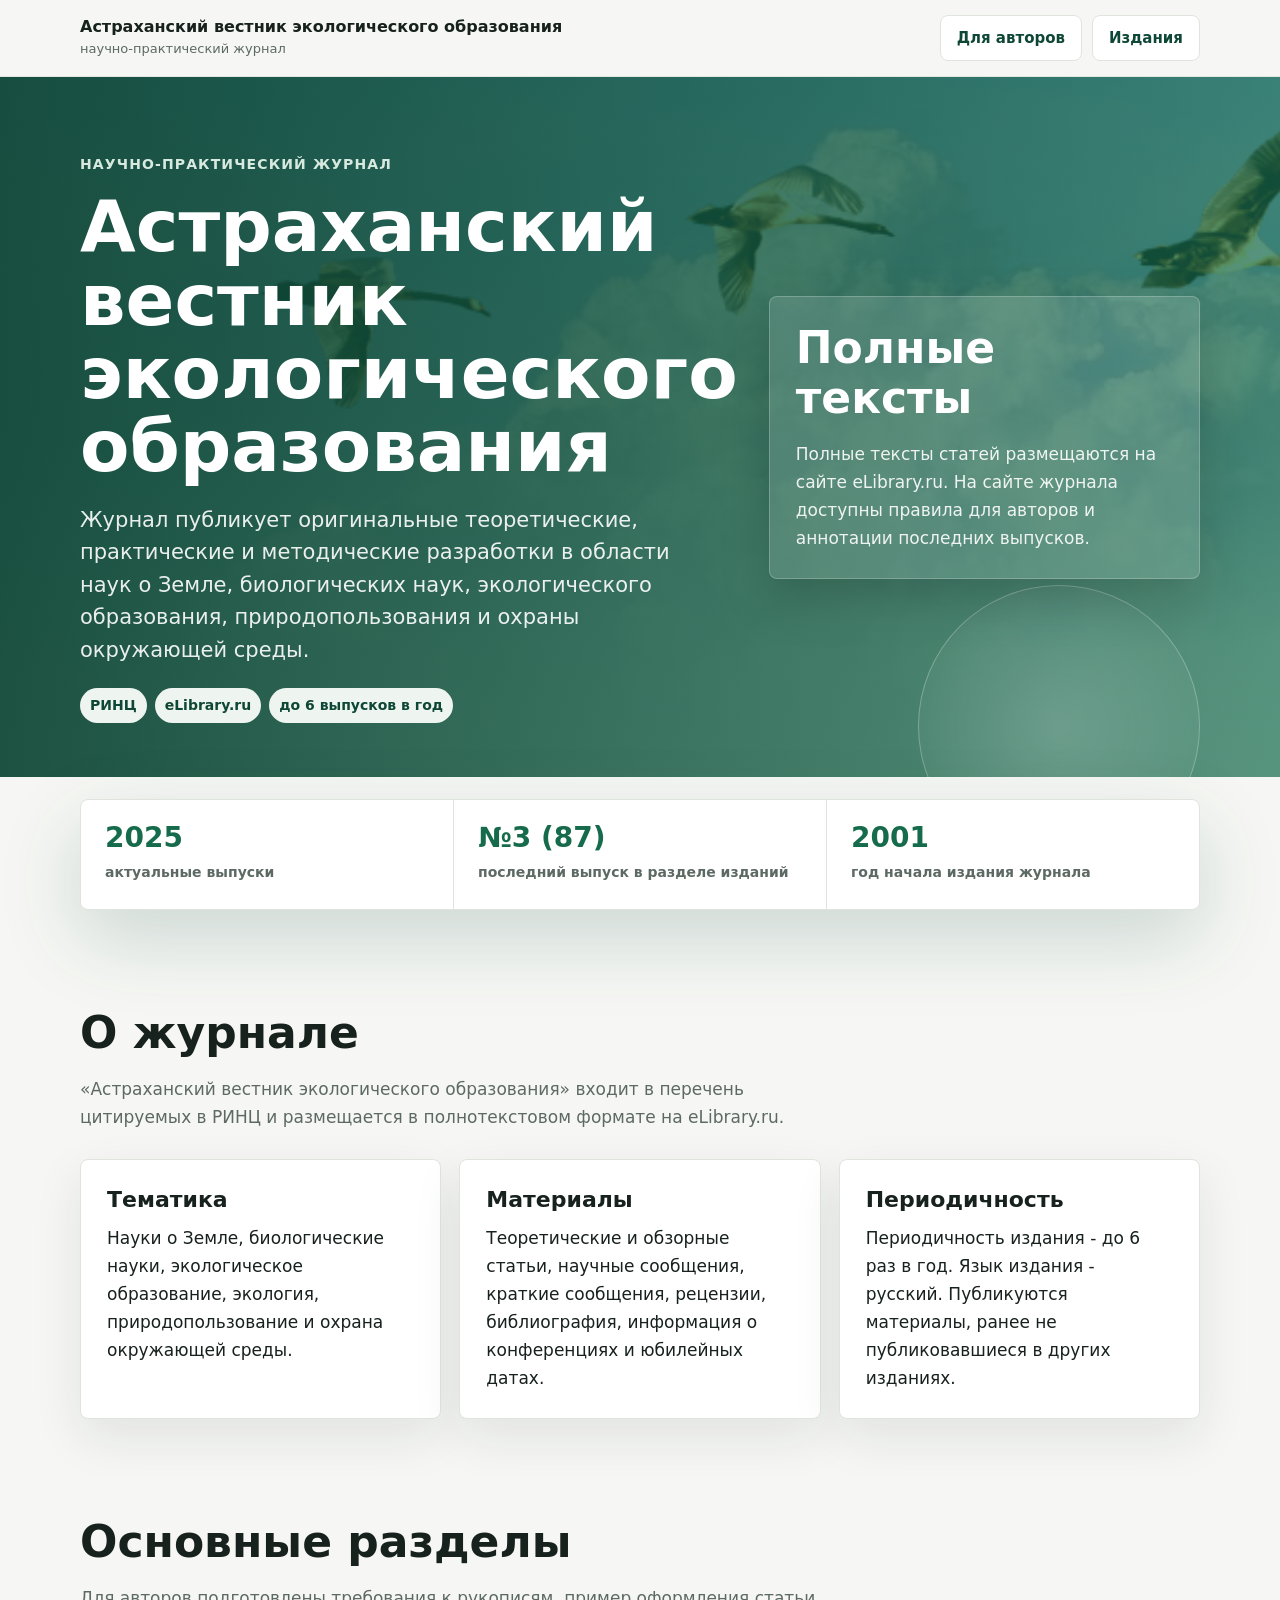
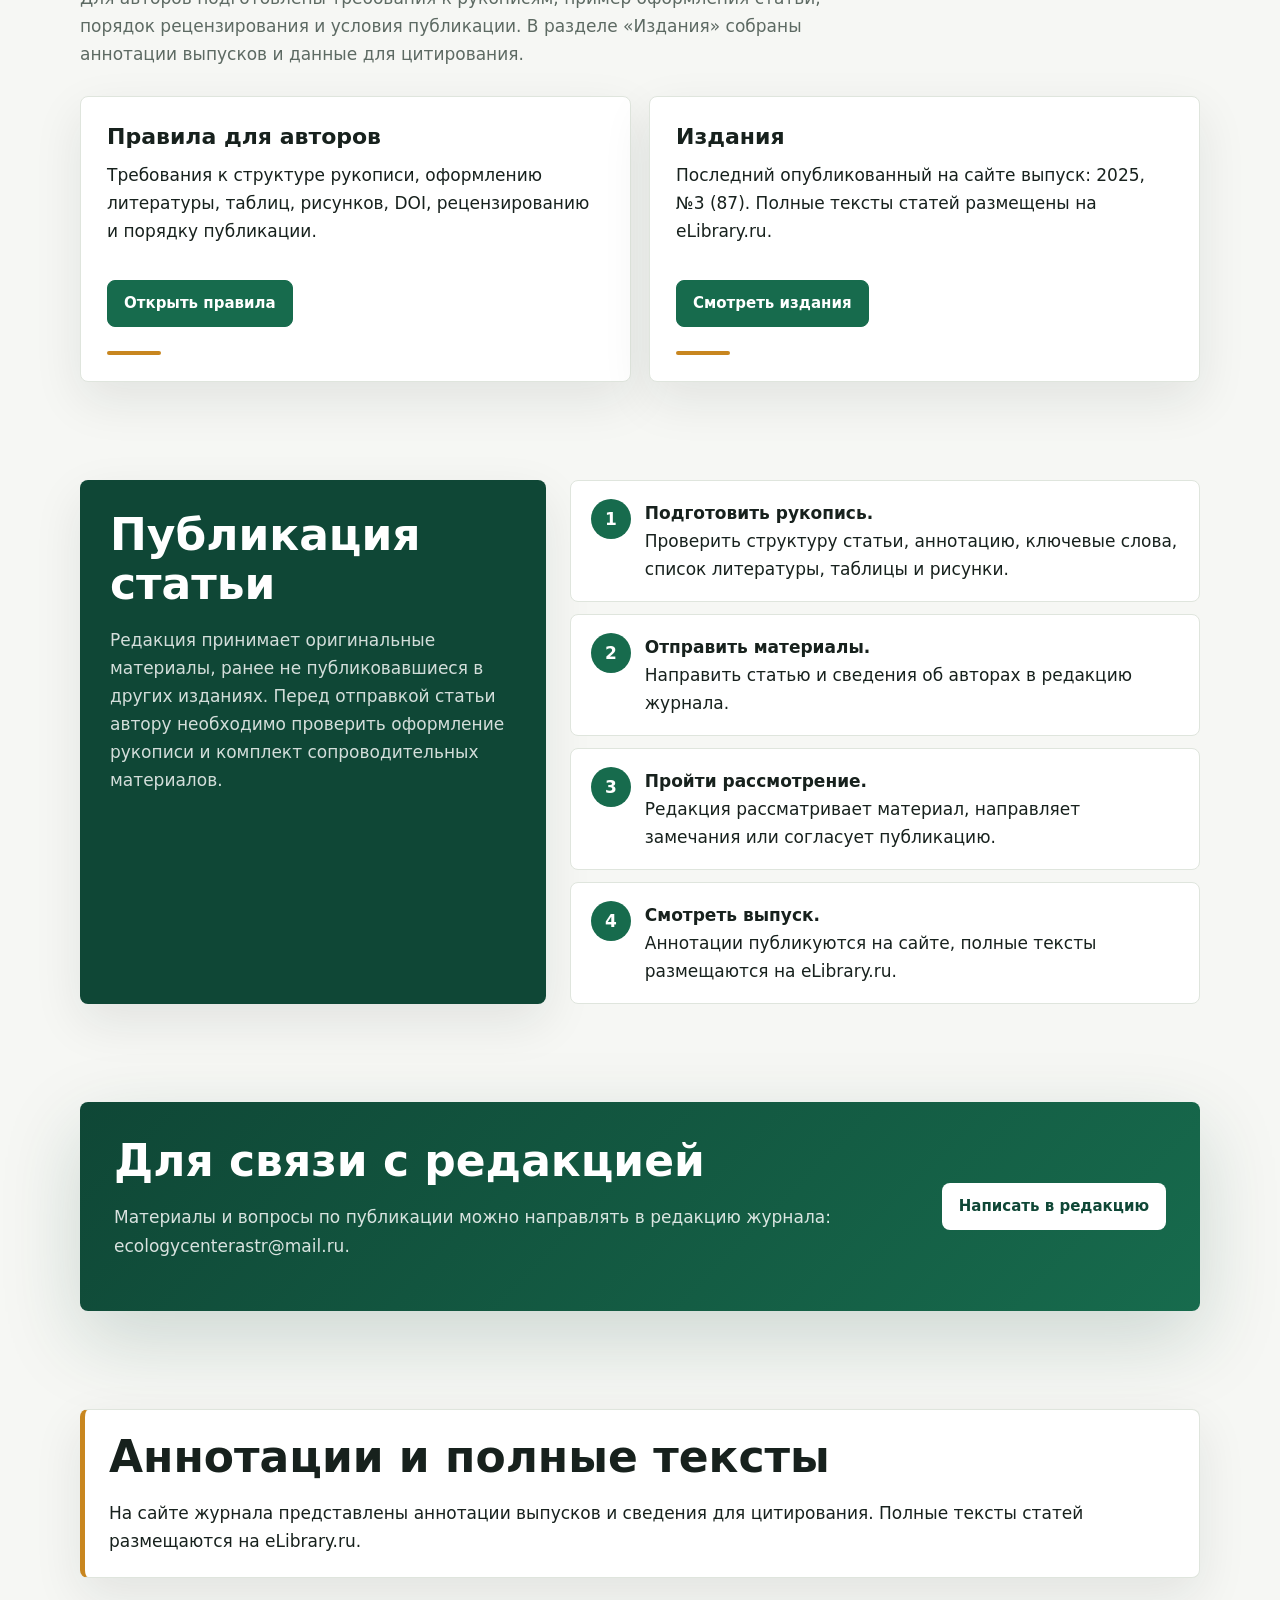
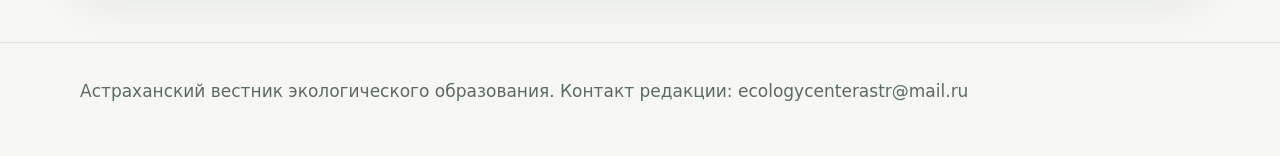
==== index.html @ 027c4763 "Publish ecologycenter preview" ====
<!doctype html>
<html lang="ru">
<head>
  <meta charset="utf-8">
  <meta name="viewport" content="width=device-width, initial-scale=1">
  <title>Астраханский вестник экологического образования</title>
  <link rel="stylesheet" href="css/modern-preview.css">
</head>
<body class="preview-site">
  <div class="site-shell">
    <header class="topbar">
      <div class="topbar__inner">
        <a class="brand" href="preview.html">
          <span class="brand__name">Астраханский вестник экологического образования</span>
          <span class="brand__meta">научно-практический журнал</span>
        </a>
        <nav class="nav" aria-label="Основная навигация">
          <a href="authors.html">Для авторов</a>
          <a href="issues.html">Издания</a>
        </nav>
      </div>
    </header>

    <main>
      <section class="hero hero--home">
        <div class="hero__inner">
          <div>
            <p class="eyebrow">Научно-практический журнал</p>
            <h1>Астраханский вестник экологического образования</h1>
            <p class="lead">Журнал публикует оригинальные теоретические, практические и методические разработки в области наук о Земле, биологических наук, экологического образования, природопользования и охраны окружающей среды.</p>
            <div class="tagline">
              <span>РИНЦ</span>
              <span>eLibrary.ru</span>
              <span>до 6 выпусков в год</span>
            </div>
          </div>
          <aside class="hero-card" aria-label="Сведения о журнале">
            <h2>Полные тексты</h2>
            <p>Полные тексты статей размещаются на сайте eLibrary.ru. На сайте журнала доступны правила для авторов и аннотации последних выпусков.</p>
          </aside>
        </div>
      </section>

      <section class="section home-panel">
        <div class="stat-strip" aria-label="Краткие сведения">
          <div class="stat">
            <strong>2025</strong>
            <span>актуальные выпуски</span>
          </div>
          <div class="stat">
            <strong>№3 (87)</strong>
            <span>последний выпуск в разделе изданий</span>
          </div>
          <div class="stat">
            <strong>2001</strong>
            <span>год начала издания журнала</span>
          </div>
        </div>
      </section>

      <section class="section section--tight">
        <div class="section__head">
          <h2>О журнале</h2>
          <p>«Астраханский вестник экологического образования» входит в перечень цитируемых в РИНЦ и размещается в полнотекстовом формате на eLibrary.ru.</p>
        </div>
        <div class="grid grid--three">
          <article class="card">
            <h3>Тематика</h3>
            <p>Науки о Земле, биологические науки, экологическое образование, экология, природопользование и охрана окружающей среды.</p>
          </article>
          <article class="card">
            <h3>Материалы</h3>
            <p>Теоретические и обзорные статьи, научные сообщения, краткие сообщения, рецензии, библиография, информация о конференциях и юбилейных датах.</p>
          </article>
          <article class="card">
            <h3>Периодичность</h3>
            <p>Периодичность издания - до 6 раз в год. Язык издания - русский. Публикуются материалы, ранее не публиковавшиеся в других изданиях.</p>
          </article>
        </div>
      </section>

      <section class="section section--tight">
        <div class="section__head">
          <h2>Основные разделы</h2>
          <p>Для авторов подготовлены требования к рукописям, пример оформления статьи, порядок рецензирования и условия публикации. В разделе «Издания» собраны аннотации выпусков и данные для цитирования.</p>
        </div>
        <div class="grid">
          <article class="card feature-link">
            <h3>Правила для авторов</h3>
            <p>Требования к структуре рукописи, оформлению литературы, таблиц, рисунков, DOI, рецензированию и порядку публикации.</p>
            <a class="button button--primary" href="authors.html">Открыть правила</a>
          </article>
          <article class="card feature-link">
            <h3>Издания</h3>
            <p>Последний опубликованный на сайте выпуск: 2025, №3 (87). Полные тексты статей размещены на eLibrary.ru.</p>
            <a class="button button--primary" href="issues.html">Смотреть издания</a>
          </article>
        </div>
      </section>

      <section class="section section--tight">
        <div class="process">
          <div class="process__intro">
            <h2>Публикация статьи</h2>
            <p>Редакция принимает оригинальные материалы, ранее не публиковавшиеся в других изданиях. Перед отправкой статьи автору необходимо проверить оформление рукописи и комплект сопроводительных материалов.</p>
          </div>
          <ol class="process-list">
            <li><span>1</span><div><strong>Подготовить рукопись.</strong><br>Проверить структуру статьи, аннотацию, ключевые слова, список литературы, таблицы и рисунки.</div></li>
            <li><span>2</span><div><strong>Отправить материалы.</strong><br>Направить статью и сведения об авторах в редакцию журнала.</div></li>
            <li><span>3</span><div><strong>Пройти рассмотрение.</strong><br>Редакция рассматривает материал, направляет замечания или согласует публикацию.</div></li>
            <li><span>4</span><div><strong>Смотреть выпуск.</strong><br>Аннотации публикуются на сайте, полные тексты размещаются на eLibrary.ru.</div></li>
          </ol>
        </div>
      </section>

      <section class="section section--tight">
        <div class="home-cta">
          <div>
            <h2>Для связи с редакцией</h2>
            <p>Материалы и вопросы по публикации можно направлять в редакцию журнала: ecologycenterastr@mail.ru.</p>
          </div>
          <a class="button" href="mailto:ecologycenterastr@mail.ru">Написать в редакцию</a>
        </div>
      </section>

      <section class="section section--tight">
        <div class="notice">
          <h2>Аннотации и полные тексты</h2>
          <p>На сайте журнала представлены аннотации выпусков и сведения для цитирования. Полные тексты статей размещаются на eLibrary.ru.</p>
        </div>
      </section>
    </main>

    <footer class="footer">
      <div class="footer__inner">
        <p>Астраханский вестник экологического образования. Контакт редакции: ecologycenterastr@mail.ru</p>
      </div>
    </footer>
  </div>
</body>
</html>
---- css/modern-preview.css ----
:root {
  color-scheme: light;
  --page: #f6f7f4;
  --paper: #ffffff;
  --ink: #17211d;
  --muted: #5d6a63;
  --line: #dfe5dd;
  --green: #176b4d;
  --green-dark: #0f4736;
  --amber: #c8861f;
  --soft: #eef4ef;
  --shadow: 0 18px 50px rgba(23, 33, 29, 0.09);
  --shadow-strong: 0 28px 80px rgba(15, 71, 54, 0.18);
}

* {
  box-sizing: border-box;
}

html {
  scroll-behavior: smooth;
}

body.preview-site {
  margin: 0;
  min-width: 0;
  background: var(--page);
  color: var(--ink);
  font-family: Inter, system-ui, -apple-system, BlinkMacSystemFont, "Segoe UI", Arial, sans-serif;
  font-size: 17px;
  line-height: 1.65;
}

@keyframes page-rise {
  from {
    opacity: 0;
    transform: translateY(18px);
  }

  to {
    opacity: 1;
    transform: translateY(0);
  }
}

@keyframes soft-pulse {
  0%, 100% {
    transform: translate3d(0, 0, 0) scale(1);
  }

  50% {
    transform: translate3d(8px, -10px, 0) scale(1.03);
  }
}

.site-shell {
  min-height: 100vh;
}

.topbar {
  position: sticky;
  top: 0;
  z-index: 10;
  border-bottom: 1px solid rgba(223, 229, 221, 0.9);
  background: rgba(246, 247, 244, 0.94);
  backdrop-filter: blur(14px);
}

.topbar__inner,
.section,
.hero__inner {
  width: min(1120px, calc(100% - 40px));
  margin: 0 auto;
}

.topbar__inner {
  display: flex;
  align-items: center;
  justify-content: space-between;
  gap: 24px;
  min-height: 76px;
}

.brand {
  display: inline-flex;
  flex-direction: column;
  gap: 2px;
  color: var(--ink);
  text-decoration: none;
}

.brand__name {
  font-size: 16px;
  font-weight: 800;
  line-height: 1.2;
}

.brand__meta {
  color: var(--muted);
  font-size: 13px;
}

.nav {
  display: flex;
  flex-wrap: wrap;
  align-items: center;
  justify-content: flex-end;
  gap: 10px;
}

.nav a,
.button {
  display: inline-flex;
  align-items: center;
  justify-content: center;
  min-height: 42px;
  padding: 10px 16px;
  border: 1px solid var(--line);
  border-radius: 8px;
  color: var(--green-dark);
  background: var(--paper);
  text-decoration: none;
  font-size: 15px;
  font-weight: 700;
  transition: transform 180ms ease, box-shadow 180ms ease, border-color 180ms ease, background 180ms ease;
}

.nav a[aria-current="page"],
.button--primary {
  border-color: var(--green);
  color: #fff;
  background: var(--green);
}

.nav a:hover,
.button:hover {
  transform: translateY(-1px);
  box-shadow: 0 10px 24px rgba(23, 33, 29, 0.12);
}

.hero {
  position: relative;
  overflow: hidden;
  background:
    linear-gradient(90deg, rgba(15, 71, 54, 0.94), rgba(23, 107, 77, 0.72)),
    url("../img/sky.jpg") center / cover no-repeat;
  color: #fff;
}

.hero::after {
  content: "";
  position: absolute;
  right: min(7vw, 80px);
  bottom: -90px;
  width: 280px;
  height: 280px;
  border: 1px solid rgba(255, 255, 255, 0.26);
  border-radius: 50%;
  background: radial-gradient(circle, rgba(255, 255, 255, 0.18), rgba(255, 255, 255, 0));
  animation: soft-pulse 9s ease-in-out infinite;
  pointer-events: none;
}

.hero__inner {
  position: relative;
  z-index: 1;
  display: grid;
  grid-template-columns: minmax(0, 1.2fr) minmax(280px, 0.8fr);
  gap: 42px;
  align-items: end;
  min-height: 430px;
  padding: 76px 0 54px;
}

.hero--home .hero__inner {
  min-height: 560px;
  align-items: center;
}

.eyebrow {
  margin: 0 0 14px;
  color: #d8eadf;
  font-size: 14px;
  font-weight: 800;
  letter-spacing: 0.08em;
  text-transform: uppercase;
}

h1,
h2,
h3,
p {
  margin-top: 0;
}

h1 {
  max-width: 820px;
  margin-bottom: 20px;
  font-size: clamp(38px, 6vw, 72px);
  line-height: 1.02;
}

h2 {
  margin-bottom: 18px;
  font-size: clamp(28px, 4vw, 44px);
  line-height: 1.12;
}

h3 {
  margin-bottom: 10px;
  font-size: 22px;
  line-height: 1.25;
}

.lead {
  max-width: 760px;
  color: rgba(255, 255, 255, 0.9);
  font-size: 21px;
  line-height: 1.55;
}

.hero-card {
  padding: 26px;
  border: 1px solid rgba(255, 255, 255, 0.22);
  border-radius: 8px;
  background: rgba(255, 255, 255, 0.12);
  box-shadow: 0 20px 50px rgba(0, 0, 0, 0.18);
  animation: page-rise 640ms ease both;
}

.hero-card p {
  margin-bottom: 0;
  color: rgba(255, 255, 255, 0.9);
}

.section {
  padding: 64px 0;
}

.home-panel {
  margin-top: -42px;
  position: relative;
  z-index: 2;
}

.stat-strip {
  display: grid;
  grid-template-columns: repeat(3, minmax(0, 1fr));
  gap: 1px;
  overflow: hidden;
  border: 1px solid var(--line);
  border-radius: 8px;
  background: var(--line);
  box-shadow: var(--shadow-strong);
}

.stat {
  padding: 24px;
  background: var(--paper);
}

.stat strong {
  display: block;
  margin-bottom: 5px;
  color: var(--green);
  font-size: 28px;
  line-height: 1;
}

.stat span {
  color: var(--muted);
  font-size: 14px;
  font-weight: 700;
}

.section--tight {
  padding-top: 34px;
}

.section__head {
  max-width: 780px;
  margin-bottom: 28px;
}

.section__head p,
.muted {
  color: var(--muted);
}

.grid {
  display: grid;
  grid-template-columns: repeat(2, minmax(0, 1fr));
  gap: 18px;
}

.grid--three {
  grid-template-columns: repeat(3, minmax(0, 1fr));
}

.card,
.notice,
.article-card {
  border: 1px solid var(--line);
  border-radius: 8px;
  background: var(--paper);
  box-shadow: var(--shadow);
}

.card {
  padding: 26px;
  transition: transform 180ms ease, box-shadow 180ms ease, border-color 180ms ease;
}

.card:hover {
  transform: translateY(-3px);
  border-color: rgba(23, 107, 77, 0.32);
  box-shadow: var(--shadow-strong);
}

.card p:last-child,
.notice p:last-child,
.article-card p:last-child {
  margin-bottom: 0;
}

.notice {
  padding: 22px 24px;
  border-left: 5px solid var(--amber);
}

.feature-link {
  position: relative;
  min-height: 270px;
  display: flex;
  flex-direction: column;
  justify-content: space-between;
}

.feature-link::after {
  content: "";
  width: 54px;
  height: 4px;
  margin-top: 24px;
  border-radius: 999px;
  background: var(--amber);
}

.feature-link .button {
  align-self: flex-start;
  margin-top: 18px;
}

.process {
  display: grid;
  grid-template-columns: 0.85fr 1.15fr;
  gap: 24px;
  align-items: stretch;
}

.process__intro {
  padding: 30px;
  border-radius: 8px;
  color: #fff;
  background: var(--green-dark);
  box-shadow: var(--shadow);
}

.process__intro p {
  color: rgba(255, 255, 255, 0.82);
}

.process-list {
  display: grid;
  gap: 12px;
  margin: 0;
  padding: 0;
  list-style: none;
}

.process-list li {
  display: grid;
  grid-template-columns: 40px minmax(0, 1fr);
  gap: 14px;
  align-items: start;
  padding: 18px 20px;
  border: 1px solid var(--line);
  border-radius: 8px;
  background: var(--paper);
}

.process-list span {
  display: inline-flex;
  align-items: center;
  justify-content: center;
  width: 40px;
  height: 40px;
  border-radius: 50%;
  color: #fff;
  background: var(--green);
  font-weight: 800;
}

.home-cta {
  display: grid;
  grid-template-columns: minmax(0, 1fr) auto;
  gap: 24px;
  align-items: center;
  padding: 34px;
  border-radius: 8px;
  color: #fff;
  background: linear-gradient(135deg, var(--green-dark), var(--green));
  box-shadow: var(--shadow-strong);
}

.home-cta p {
  color: rgba(255, 255, 255, 0.84);
}

.home-cta .button {
  border-color: rgba(255, 255, 255, 0.42);
  color: var(--green-dark);
}

.list-clean {
  display: grid;
  gap: 12px;
  margin: 18px 0 0;
  padding: 0;
  list-style: none;
}

.list-clean li {
  position: relative;
  padding-left: 28px;
}

.list-clean li::before {
  content: "";
  position: absolute;
  left: 0;
  top: 0.72em;
  width: 9px;
  height: 9px;
  border-radius: 50%;
  background: var(--green);
}

.steps {
  display: grid;
  gap: 14px;
  margin: 0;
  padding: 0;
  list-style: none;
  counter-reset: step;
}

.steps li {
  display: grid;
  grid-template-columns: 42px minmax(0, 1fr);
  gap: 14px;
  align-items: start;
  padding: 18px;
  border: 1px solid var(--line);
  border-radius: 8px;
  background: var(--paper);
}

.steps li::before {
  counter-increment: step;
  content: counter(step);
  display: inline-flex;
  align-items: center;
  justify-content: center;
  width: 42px;
  height: 42px;
  border-radius: 50%;
  color: #fff;
  background: var(--green);
  font-weight: 800;
}

.issue-list {
  display: grid;
  gap: 18px;
}

.issue {
  padding: 28px;
}

.issue__meta {
  margin-bottom: 8px;
  color: var(--green);
  font-weight: 800;
}

.article-card {
  padding: 20px;
  box-shadow: none;
}

.article-stack {
  display: grid;
  gap: 12px;
  margin-top: 18px;
}

.tagline {
  display: flex;
  flex-wrap: wrap;
  gap: 8px;
  margin-top: 18px;
}

.tagline span {
  padding: 6px 10px;
  border-radius: 999px;
  background: var(--soft);
  color: var(--green-dark);
  font-size: 14px;
  font-weight: 700;
}

.source-layout {
  display: grid;
  grid-template-columns: 280px minmax(0, 1fr);
  gap: 24px;
  align-items: start;
}

.source-nav {
  position: sticky;
  top: 96px;
  display: grid;
  gap: 8px;
  padding: 18px;
  border: 1px solid var(--line);
  border-radius: 8px;
  background: var(--paper);
  box-shadow: var(--shadow);
}

.source-nav a {
  display: block;
  padding: 8px 10px;
  border-radius: 6px;
  color: var(--green-dark);
  text-decoration: none;
  font-size: 14px;
  font-weight: 700;
  line-height: 1.35;
}

.source-nav a:hover {
  background: var(--soft);
}

.source-flow {
  display: grid;
  gap: 14px;
}

.source-section {
  overflow: hidden;
  border: 1px solid var(--line);
  border-radius: 8px;
  background: var(--paper);
  box-shadow: var(--shadow);
}

details.source-section {
  display: block;
}

details.source-section > summary {
  display: block;
  cursor: pointer;
  list-style: none;
}

details.source-section > summary::-webkit-details-marker {
  display: none;
}

details.source-section > summary .source-section__head {
  position: relative;
  padding-right: 64px;
}

details.source-section > summary .source-section__head::after {
  content: "+";
  position: absolute;
  top: 50%;
  right: 24px;
  display: inline-flex;
  align-items: center;
  justify-content: center;
  width: 32px;
  height: 32px;
  border-radius: 50%;
  border: 1px solid var(--line);
  color: var(--green-dark);
  background: #fff;
  font-size: 22px;
  font-weight: 700;
  transform: translateY(-50%);
}

details.source-section[open] > summary .source-section__head::after {
  content: "-";
}

details.source-section:not([open]) > .source-section__body {
  display: none;
}

.source-section__head {
  padding: 20px 24px;
  border-bottom: 1px solid var(--line);
  background: var(--soft);
}

.source-section__head h2 {
  margin: 0;
  font-size: 24px;
}

.source-section__body {
  display: grid;
  gap: 14px;
  padding: 24px;
}

.source-paragraph {
  margin: 0;
  color: #25302b;
}

.source-paragraph--strong {
  padding: 14px 16px;
  border-left: 4px solid var(--green);
  background: #f9fbf9;
  font-weight: 700;
}

.source-paragraph--warning {
  padding: 14px 16px;
  border-left: 4px solid var(--amber);
  background: #fffaf0;
  font-weight: 700;
}

.source-paragraph--small {
  color: var(--muted);
  font-size: 15px;
}

.source-meta {
  display: flex;
  flex-wrap: wrap;
  gap: 8px;
  margin-top: 10px;
}

.source-meta span {
  padding: 5px 9px;
  border-radius: 999px;
  background: #fff;
  color: var(--muted);
  font-size: 13px;
  font-weight: 700;
}

.footer {
  padding: 34px 0;
  border-top: 1px solid var(--line);
  color: var(--muted);
}

.footer__inner {
  width: min(1120px, calc(100% - 40px));
  margin: 0 auto;
}

@media (max-width: 820px) {
  .topbar__inner {
    align-items: flex-start;
    flex-direction: column;
    padding: 16px 0;
  }

  .nav {
    justify-content: flex-start;
  }

  .hero__inner,
  .grid,
  .grid--three,
  .source-layout,
  .stat-strip,
  .process,
  .home-cta {
    grid-template-columns: 1fr;
  }

  .hero__inner {
    min-height: 0;
    padding: 52px 0 36px;
  }

  .hero--home .hero__inner {
    min-height: 0;
  }

  .home-panel {
    margin-top: 18px;
  }

  .source-nav {
    position: static;
  }
}

@media (max-width: 520px) {
  body.preview-site {
    font-size: 16px;
  }

  .topbar__inner,
  .section,
  .hero__inner,
  .footer__inner {
    width: min(100% - 28px, 1120px);
  }

  h1 {
    font-size: 38px;
  }

  .card,
  .issue {
    padding: 20px;
  }
}
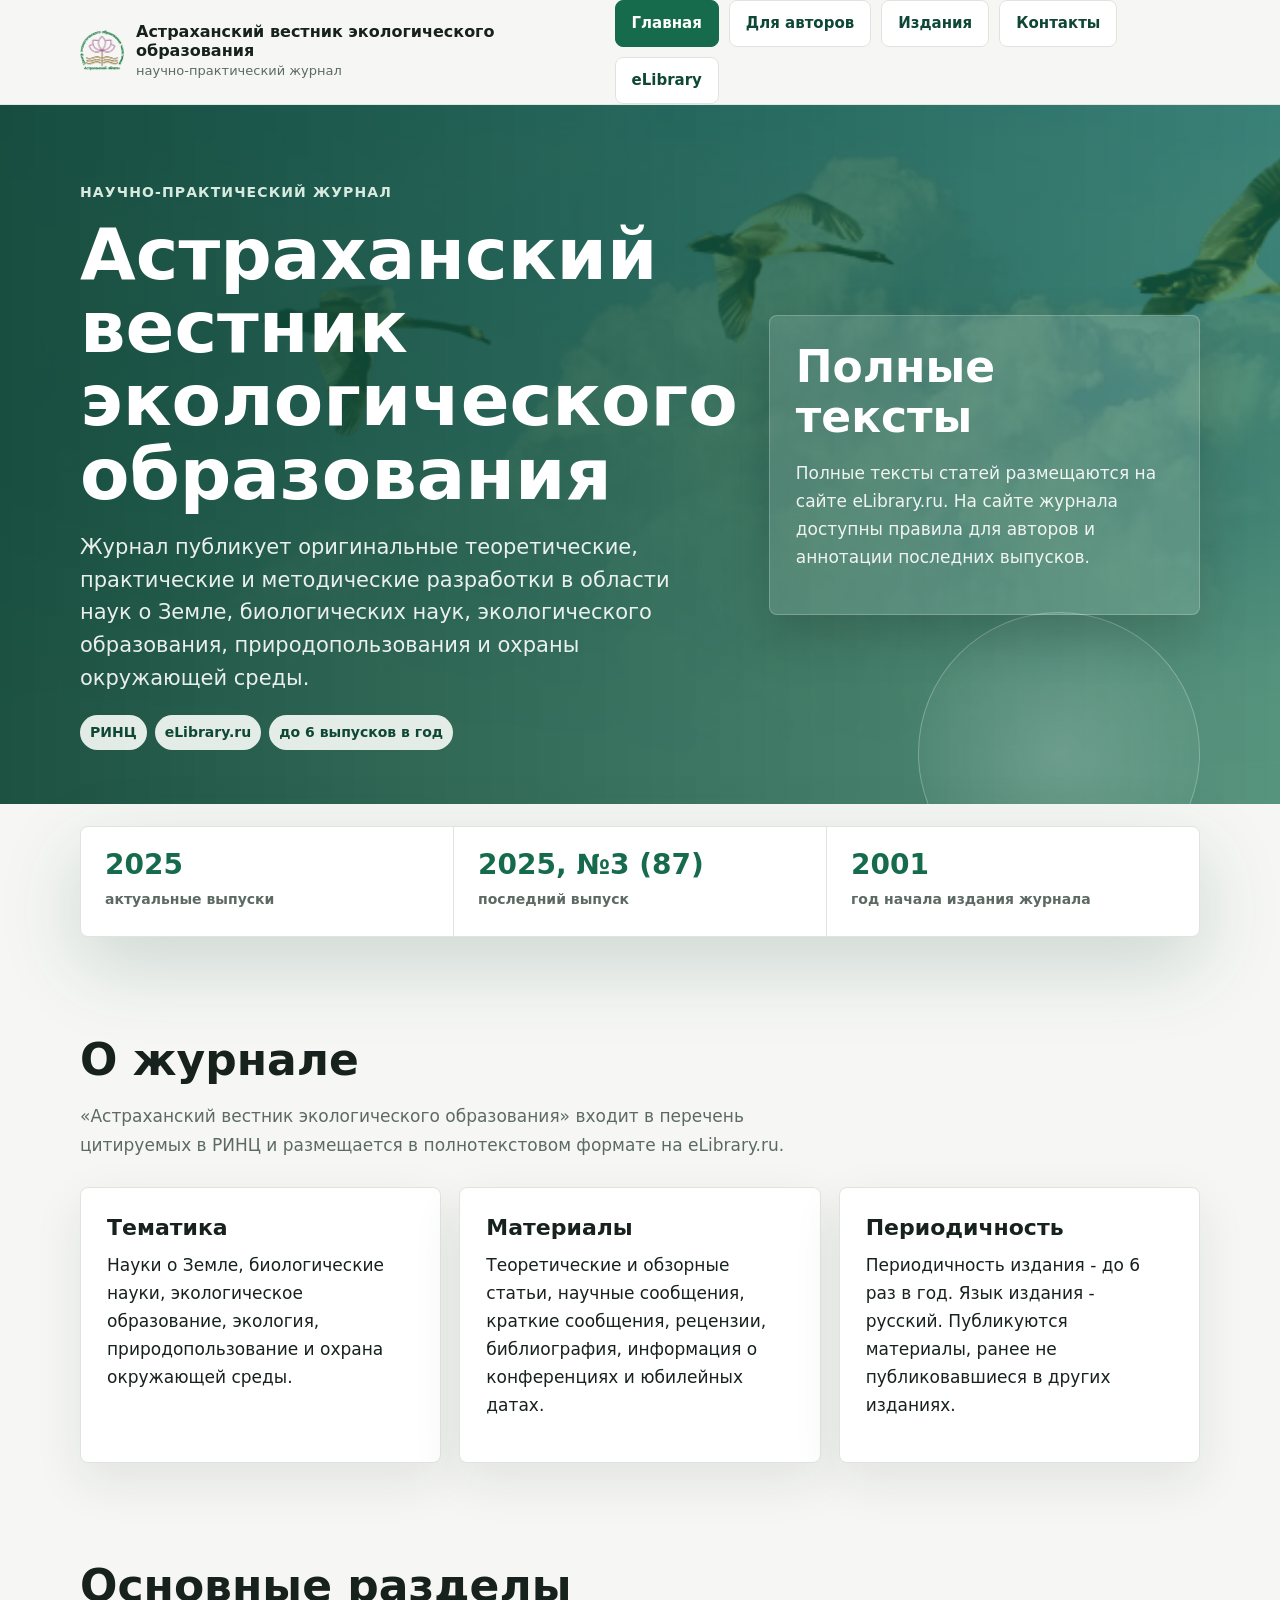
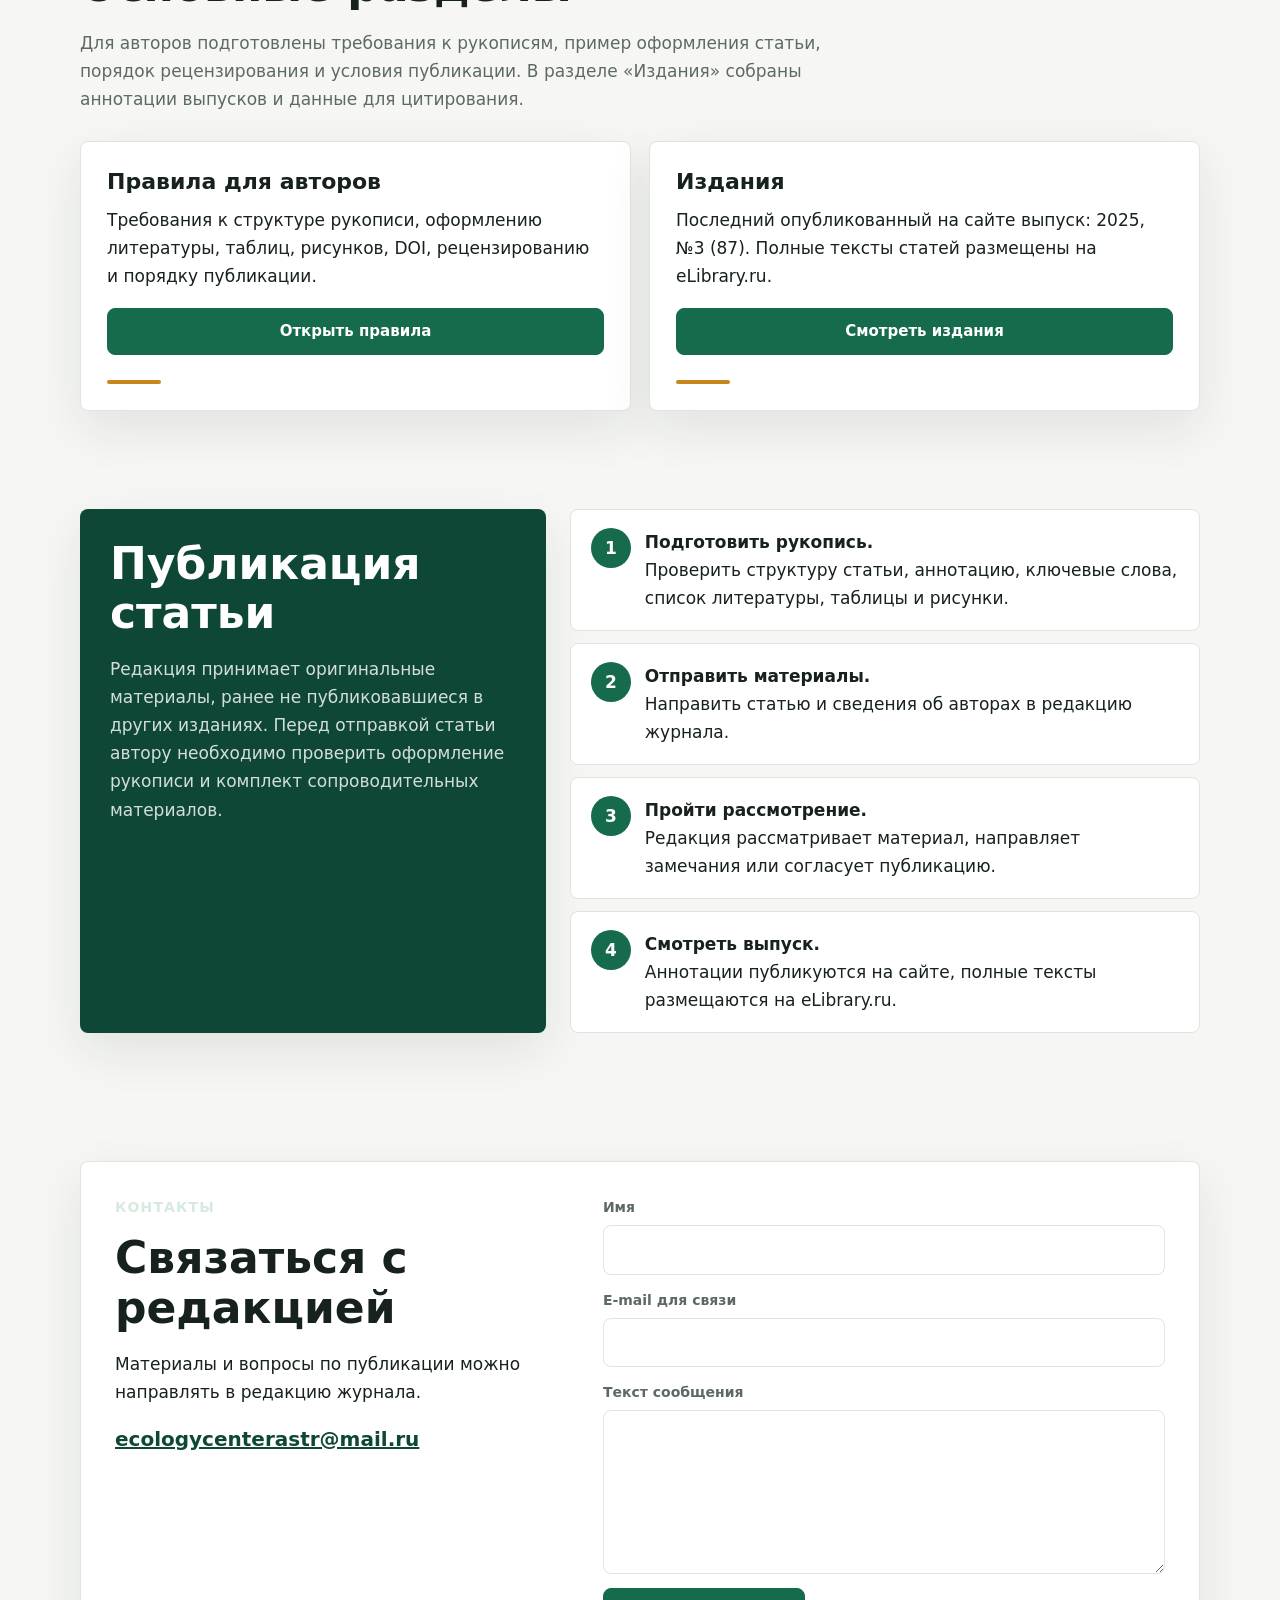
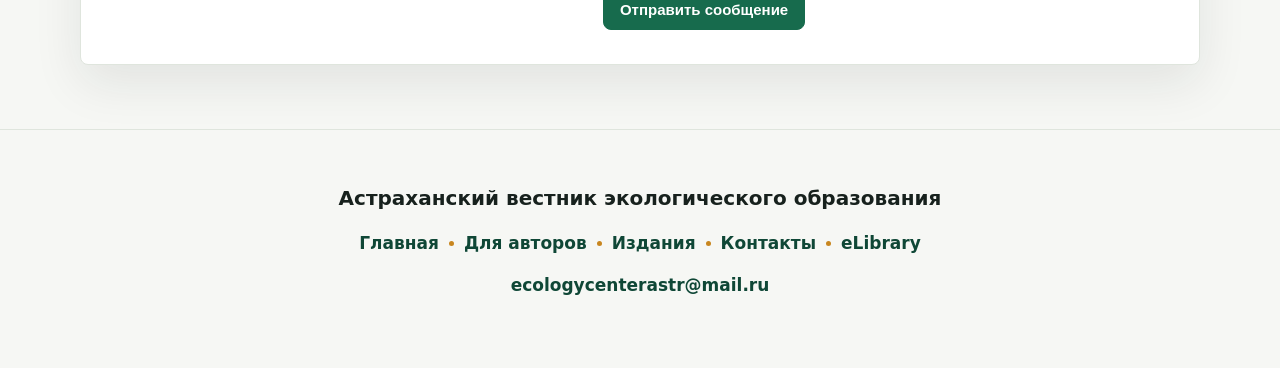
==== commit 21ba6705: "Build production-ready ecology center site" ====
--- a/index.html
+++ b/index.html
@@ -4,138 +4,68 @@
   <meta charset="utf-8">
   <meta name="viewport" content="width=device-width, initial-scale=1">
   <title>Астраханский вестник экологического образования</title>
-  <link rel="stylesheet" href="css/modern-preview.css">
+  <meta name="description" content="Журнал публикует оригинальные теоретические, практические и методические разработки в области наук о Земле, биологических наук, экологического образования, природопользования и охраны окружающей среды.">
+  <link rel="stylesheet" href="/css/site.css">
 </head>
-<body class="preview-site">
-  <div class="site-shell">
-    <header class="topbar">
-      <div class="topbar__inner">
-        <a class="brand" href="preview.html">
-          <span class="brand__name">Астраханский вестник экологического образования</span>
-          <span class="brand__meta">научно-практический журнал</span>
-        </a>
-        <nav class="nav" aria-label="Основная навигация">
-          <a href="authors.html">Для авторов</a>
-          <a href="issues.html">Издания</a>
-        </nav>
-      </div>
-    </header>
+<body>
+<header class="topbar">
+  <div class="topbar__inner">
+    <a class="brand" href="/">
+      <img src="/img/logo.png" alt="" class="brand__logo">
+      <span><strong>Астраханский вестник экологического образования</strong><small>научно-практический журнал</small></span>
+    </a>
+    <nav class="nav" aria-label="Основная навигация">
+      <a href="/" aria-current="page">Главная</a>
+      <a href="/authors.html">Для авторов</a>
+      <a href="/issues.html">Издания</a>
+      <a href="/#contacts">Контакты</a>
+      <a href="https://elibrary.ru/title_about.asp?id=32463" target="_blank" rel="noopener">eLibrary</a>
+    </nav>
+  </div>
+</header>
+<main>
+<section class="hero hero--home">
+  <div class="hero__inner">
+    <div>
+      <p class="eyebrow">Научно-практический журнал</p>
+      <h1>Астраханский вестник экологического образования</h1>
+      <p class="lead">Журнал публикует оригинальные теоретические, практические и методические разработки в области наук о Земле, биологических наук, экологического образования, природопользования и охраны окружающей среды.</p>
+      <div class="tagline"><span>РИНЦ</span><span>eLibrary.ru</span><span>до 6 выпусков в год</span></div>
+    </div>
+    <aside class="hero-card"><h2>Полные тексты</h2><p>Полные тексты статей размещаются на сайте eLibrary.ru. На сайте журнала доступны правила для авторов и аннотации последних выпусков.</p></aside>
+  </div>
+</section>
+<section class="section home-panel"><div class="stat-strip"><div class="stat"><strong>2025</strong><span>актуальные выпуски</span></div><div class="stat"><strong>2025, №3 (87)</strong><span>последний выпуск</span></div><div class="stat"><strong>2001</strong><span>год начала издания журнала</span></div></div></section>
+<section class="section section--tight"><div class="section__head"><h2>О журнале</h2><p>«Астраханский вестник экологического образования» входит в перечень цитируемых в РИНЦ и размещается в полнотекстовом формате на eLibrary.ru.</p></div><div class="grid grid--three"><article class="card"><h3>Тематика</h3><p>Науки о Земле, биологические науки, экологическое образование, экология, природопользование и охрана окружающей среды.</p></article><article class="card"><h3>Материалы</h3><p>Теоретические и обзорные статьи, научные сообщения, краткие сообщения, рецензии, библиография, информация о конференциях и юбилейных датах.</p></article><article class="card"><h3>Периодичность</h3><p>Периодичность издания - до 6 раз в год. Язык издания - русский. Публикуются материалы, ранее не публиковавшиеся в других изданиях.</p></article></div></section>
+<section class="section section--tight"><div class="section__head"><h2>Основные разделы</h2><p>Для авторов подготовлены требования к рукописям, пример оформления статьи, порядок рецензирования и условия публикации. В разделе «Издания» собраны аннотации выпусков и данные для цитирования.</p></div><div class="grid"><article class="card feature-link"><h3>Правила для авторов</h3><p>Требования к структуре рукописи, оформлению литературы, таблиц, рисунков, DOI, рецензированию и порядку публикации.</p><a class="button button--primary" href="/authors.html">Открыть правила</a></article><article class="card feature-link"><h3>Издания</h3><p>Последний опубликованный на сайте выпуск: 2025, №3 (87). Полные тексты статей размещены на eLibrary.ru.</p><a class="button button--primary" href="/issues.html">Смотреть издания</a></article></div></section>
+<section class="section section--tight"><div class="process"><div class="process__intro"><h2>Публикация статьи</h2><p>Редакция принимает оригинальные материалы, ранее не публиковавшиеся в других изданиях. Перед отправкой статьи автору необходимо проверить оформление рукописи и комплект сопроводительных материалов.</p></div><ol class="process-list"><li><span>1</span><div><strong>Подготовить рукопись.</strong><br>Проверить структуру статьи, аннотацию, ключевые слова, список литературы, таблицы и рисунки.</div></li><li><span>2</span><div><strong>Отправить материалы.</strong><br>Направить статью и сведения об авторах в редакцию журнала.</div></li><li><span>3</span><div><strong>Пройти рассмотрение.</strong><br>Редакция рассматривает материал, направляет замечания или согласует публикацию.</div></li><li><span>4</span><div><strong>Смотреть выпуск.</strong><br>Аннотации публикуются на сайте, полные тексты размещаются на eLibrary.ru.</div></li></ol></div></section>
+<section class="section" id="contacts">
+  <div class="contact-panel">
+    <div>
+      <p class="eyebrow">Контакты</p>
+      <h2>Связаться с редакцией</h2>
+      <p>Материалы и вопросы по публикации можно направлять в редакцию журнала.</p>
+      <p class="contact-email"><a href="mailto:ecologycenterastr@mail.ru">ecologycenterastr@mail.ru</a></p>
+    </div>
+    <form class="contact-form" action="/newsujet/feedback" method="post">
+      <label>Имя<input name="name" type="text" required></label>
+      <label>E-mail для связи<input name="email" type="email" required></label>
+      <label>Текст сообщения<textarea name="text" rows="6" required></textarea></label>
+      <input type="hidden" value="/succed">
+      <button type="submit">Отправить сообщение</button>
+    </form>
+  </div>
+</section>
 
-    <main>
-      <section class="hero hero--home">
-        <div class="hero__inner">
-          <div>
-            <p class="eyebrow">Научно-практический журнал</p>
-            <h1>Астраханский вестник экологического образования</h1>
-            <p class="lead">Журнал публикует оригинальные теоретические, практические и методические разработки в области наук о Земле, биологических наук, экологического образования, природопользования и охраны окружающей среды.</p>
-            <div class="tagline">
-              <span>РИНЦ</span>
-              <span>eLibrary.ru</span>
-              <span>до 6 выпусков в год</span>
-            </div>
-          </div>
-          <aside class="hero-card" aria-label="Сведения о журнале">
-            <h2>Полные тексты</h2>
-            <p>Полные тексты статей размещаются на сайте eLibrary.ru. На сайте журнала доступны правила для авторов и аннотации последних выпусков.</p>
-          </aside>
-        </div>
-      </section>
-
-      <section class="section home-panel">
-        <div class="stat-strip" aria-label="Краткие сведения">
-          <div class="stat">
-            <strong>2025</strong>
-            <span>актуальные выпуски</span>
-          </div>
-          <div class="stat">
-            <strong>№3 (87)</strong>
-            <span>последний выпуск в разделе изданий</span>
-          </div>
-          <div class="stat">
-            <strong>2001</strong>
-            <span>год начала издания журнала</span>
-          </div>
-        </div>
-      </section>
-
-      <section class="section section--tight">
-        <div class="section__head">
-          <h2>О журнале</h2>
-          <p>«Астраханский вестник экологического образования» входит в перечень цитируемых в РИНЦ и размещается в полнотекстовом формате на eLibrary.ru.</p>
-        </div>
-        <div class="grid grid--three">
-          <article class="card">
-            <h3>Тематика</h3>
-            <p>Науки о Земле, биологические науки, экологическое образование, экология, природопользование и охрана окружающей среды.</p>
-          </article>
-          <article class="card">
-            <h3>Материалы</h3>
-            <p>Теоретические и обзорные статьи, научные сообщения, краткие сообщения, рецензии, библиография, информация о конференциях и юбилейных датах.</p>
-          </article>
-          <article class="card">
-            <h3>Периодичность</h3>
-            <p>Периодичность издания - до 6 раз в год. Язык издания - русский. Публикуются материалы, ранее не публиковавшиеся в других изданиях.</p>
-          </article>
-        </div>
-      </section>
-
-      <section class="section section--tight">
-        <div class="section__head">
-          <h2>Основные разделы</h2>
-          <p>Для авторов подготовлены требования к рукописям, пример оформления статьи, порядок рецензирования и условия публикации. В разделе «Издания» собраны аннотации выпусков и данные для цитирования.</p>
-        </div>
-        <div class="grid">
-          <article class="card feature-link">
-            <h3>Правила для авторов</h3>
-            <p>Требования к структуре рукописи, оформлению литературы, таблиц, рисунков, DOI, рецензированию и порядку публикации.</p>
-            <a class="button button--primary" href="authors.html">Открыть правила</a>
-          </article>
-          <article class="card feature-link">
-            <h3>Издания</h3>
-            <p>Последний опубликованный на сайте выпуск: 2025, №3 (87). Полные тексты статей размещены на eLibrary.ru.</p>
-            <a class="button button--primary" href="issues.html">Смотреть издания</a>
-          </article>
-        </div>
-      </section>
-
-      <section class="section section--tight">
-        <div class="process">
-          <div class="process__intro">
-            <h2>Публикация статьи</h2>
-            <p>Редакция принимает оригинальные материалы, ранее не публиковавшиеся в других изданиях. Перед отправкой статьи автору необходимо проверить оформление рукописи и комплект сопроводительных материалов.</p>
-          </div>
-          <ol class="process-list">
-            <li><span>1</span><div><strong>Подготовить рукопись.</strong><br>Проверить структуру статьи, аннотацию, ключевые слова, список литературы, таблицы и рисунки.</div></li>
-            <li><span>2</span><div><strong>Отправить материалы.</strong><br>Направить статью и сведения об авторах в редакцию журнала.</div></li>
-            <li><span>3</span><div><strong>Пройти рассмотрение.</strong><br>Редакция рассматривает материал, направляет замечания или согласует публикацию.</div></li>
-            <li><span>4</span><div><strong>Смотреть выпуск.</strong><br>Аннотации публикуются на сайте, полные тексты размещаются на eLibrary.ru.</div></li>
-          </ol>
-        </div>
-      </section>
-
-      <section class="section section--tight">
-        <div class="home-cta">
-          <div>
-            <h2>Для связи с редакцией</h2>
-            <p>Материалы и вопросы по публикации можно направлять в редакцию журнала: ecologycenterastr@mail.ru.</p>
-          </div>
-          <a class="button" href="mailto:ecologycenterastr@mail.ru">Написать в редакцию</a>
-        </div>
-      </section>
-
-      <section class="section section--tight">
-        <div class="notice">
-          <h2>Аннотации и полные тексты</h2>
-          <p>На сайте журнала представлены аннотации выпусков и сведения для цитирования. Полные тексты статей размещаются на eLibrary.ru.</p>
-        </div>
-      </section>
-    </main>
-
-    <footer class="footer">
-      <div class="footer__inner">
-        <p>Астраханский вестник экологического образования. Контакт редакции: ecologycenterastr@mail.ru</p>
-      </div>
-    </footer>
+</main>
+<footer class="site-footer">
+  <div class="footer-card">
+    <p class="footer-title">Астраханский вестник экологического образования</p>
+    <nav class="footer-nav" aria-label="Навигация в подвале">
+      <a href="/">Главная</a><span></span><a href="/authors.html">Для авторов</a><span></span><a href="/issues.html">Издания</a><span></span><a href="/#contacts">Контакты</a><span></span><a href="https://elibrary.ru/title_about.asp?id=32463" target="_blank" rel="noopener">eLibrary</a>
+    </nav>
+    <p class="footer-contact"><a href="mailto:ecologycenterastr@mail.ru">ecologycenterastr@mail.ru</a></p>
   </div>
+</footer>
 </body>
 </html>
--- a/css/site.css
+++ b/css/site.css
@@ -0,0 +1 @@
+:root{color-scheme:light;--page:#f6f7f4;--paper:#fff;--ink:#17211d;--muted:#5d6a63;--line:#dfe5dd;--green:#176b4d;--green-dark:#0f4736;--amber:#c8861f;--soft:#eef4ef;--shadow:0 18px 50px rgba(23,33,29,.09);--shadow-strong:0 28px 80px rgba(15,71,54,.18)}*{box-sizing:border-box}html{scroll-behavior:smooth}body{margin:0;background:var(--page);color:var(--ink);font:17px/1.65 Inter,system-ui,-apple-system,BlinkMacSystemFont,"Segoe UI",Arial,sans-serif}a{color:var(--green-dark)}h1,h2,h3,p{margin-top:0}.topbar{position:sticky;top:0;z-index:20;border-bottom:1px solid rgba(223,229,221,.9);background:rgba(246,247,244,.94);backdrop-filter:blur(14px)}.topbar__inner,.section,.hero__inner{width:min(1120px,calc(100% - 40px));margin:0 auto}.topbar__inner{min-height:78px;display:flex;align-items:center;justify-content:space-between;gap:24px}.brand{display:flex;align-items:center;gap:12px;color:var(--ink);text-decoration:none}.brand__logo{width:44px;height:44px;object-fit:contain}.brand strong{display:block;font-size:16px;line-height:1.2}.brand small{display:block;color:var(--muted);font-size:13px}.nav,.footer-nav{display:flex;flex-wrap:wrap;align-items:center;gap:10px}.nav a,.button,.contact-form button{display:inline-flex;align-items:center;justify-content:center;min-height:42px;padding:10px 16px;border:1px solid var(--line);border-radius:8px;color:var(--green-dark);background:var(--paper);text-decoration:none;font-size:15px;font-weight:800;transition:transform .18s ease,box-shadow .18s ease,border-color .18s ease,background .18s ease}.nav a[aria-current=page],.button--primary,.contact-form button{border-color:var(--green);color:#fff;background:var(--green)}.nav a:hover,.button:hover,.contact-form button:hover{transform:translateY(-1px);box-shadow:0 10px 24px rgba(23,33,29,.12)}.hero{position:relative;overflow:hidden;background:linear-gradient(90deg,rgba(15,71,54,.94),rgba(23,107,77,.72)),url('/img/sky.jpg') center/cover no-repeat;color:#fff}.hero:after{content:"";position:absolute;right:min(7vw,80px);bottom:-90px;width:280px;height:280px;border:1px solid rgba(255,255,255,.26);border-radius:50%;background:radial-gradient(circle,rgba(255,255,255,.18),rgba(255,255,255,0));animation:soft-pulse 9s ease-in-out infinite;pointer-events:none}.hero__inner{position:relative;z-index:1;display:grid;grid-template-columns:minmax(0,1.2fr) minmax(280px,.8fr);gap:42px;align-items:end;min-height:430px;padding:76px 0 54px}.hero--home .hero__inner{min-height:560px;align-items:center}@keyframes soft-pulse{0%,100%{transform:translate3d(0,0,0) scale(1)}50%{transform:translate3d(8px,-10px,0) scale(1.03)}}.eyebrow{margin:0 0 14px;color:#d8eadf;font-size:14px;font-weight:900;letter-spacing:.08em;text-transform:uppercase}h1{max-width:820px;margin-bottom:20px;font-size:clamp(38px,6vw,72px);line-height:1.02}h2{margin-bottom:18px;font-size:clamp(28px,4vw,44px);line-height:1.12}h3{margin-bottom:10px;font-size:22px;line-height:1.25}.lead{max-width:760px;color:rgba(255,255,255,.9);font-size:21px;line-height:1.55}.hero-card{padding:26px;border:1px solid rgba(255,255,255,.22);border-radius:8px;background:rgba(255,255,255,.12);box-shadow:0 20px 50px rgba(0,0,0,.18)}.hero-card p{color:rgba(255,255,255,.9)}.hero-card a{color:#fff;font-weight:900}.section{padding:64px 0}.section--tight{padding-top:34px}.home-panel{margin-top:-42px;position:relative;z-index:2}.section__head{max-width:780px;margin-bottom:28px}.section__head p,.muted{color:var(--muted)}.grid{display:grid;grid-template-columns:repeat(2,minmax(0,1fr));gap:18px}.grid--three{grid-template-columns:repeat(3,minmax(0,1fr))}.card,.notice,.issue-card,.article-card,.content-section,.contact-panel{border:1px solid var(--line);border-radius:8px;background:var(--paper);box-shadow:var(--shadow)}.card{padding:26px;transition:transform .18s ease,box-shadow .18s ease,border-color .18s ease}.card:hover{transform:translateY(-3px);border-color:rgba(23,107,77,.32);box-shadow:var(--shadow-strong)}.feature-link{min-height:270px;display:flex;flex-direction:column;justify-content:space-between}.feature-link:after{content:"";width:54px;height:4px;margin-top:24px;border-radius:999px;background:var(--amber)}.stat-strip{display:grid;grid-template-columns:repeat(3,minmax(0,1fr));gap:1px;overflow:hidden;border:1px solid var(--line);border-radius:8px;background:var(--line);box-shadow:var(--shadow-strong)}.stat{padding:24px;background:var(--paper)}.stat strong{display:block;margin-bottom:5px;color:var(--green);font-size:28px;line-height:1}.stat span{color:var(--muted);font-size:14px;font-weight:800}.tagline{display:flex;flex-wrap:wrap;gap:8px;margin-top:18px}.tagline span{padding:6px 10px;border-radius:999px;background:rgba(238,244,239,.95);color:var(--green-dark);font-size:14px;font-weight:800}.process{display:grid;grid-template-columns:.85fr 1.15fr;gap:24px}.process__intro{padding:30px;border-radius:8px;color:#fff;background:var(--green-dark);box-shadow:var(--shadow)}.process__intro p{color:rgba(255,255,255,.82)}.process-list{display:grid;gap:12px;margin:0;padding:0;list-style:none}.process-list li{display:grid;grid-template-columns:40px minmax(0,1fr);gap:14px;padding:18px 20px;border:1px solid var(--line);border-radius:8px;background:var(--paper)}.process-list span{display:inline-flex;align-items:center;justify-content:center;width:40px;height:40px;border-radius:50%;color:#fff;background:var(--green);font-weight:900}.contact-panel{display:grid;grid-template-columns:.9fr 1.1fr;gap:28px;padding:34px}.contact-form{display:grid;gap:14px}.contact-form label{display:grid;gap:6px;color:var(--muted);font-size:14px;font-weight:800}.contact-form input,.contact-form textarea{width:100%;padding:12px 14px;border:1px solid var(--line);border-radius:8px;background:#fff;color:var(--ink);font:inherit}.contact-form button{justify-self:start;cursor:pointer}.contact-email a{font-size:20px;font-weight:900}.content-layout{display:grid;grid-template-columns:280px minmax(0,1fr);gap:24px;align-items:start}.side-nav{position:sticky;top:96px;display:grid;gap:8px;padding:18px;border:1px solid var(--line);border-radius:8px;background:var(--paper);box-shadow:var(--shadow)}.side-nav a{display:block;padding:8px 10px;border-radius:6px;color:var(--green-dark);text-decoration:none;font-size:14px;font-weight:800}.side-nav a:hover{background:var(--soft)}.content-flow,.article-list{display:grid;gap:18px}.content-section{overflow:hidden}.content-section__head{padding:20px 24px;border-bottom:1px solid var(--line);background:var(--soft)}.content-section__head h2{margin:0;font-size:24px}.content-section__body{display:grid;gap:14px;padding:24px}.content-paragraph{margin:0;color:#25302b}.content-paragraph--strong{padding:14px 16px;border-left:4px solid var(--green);background:#f9fbf9;font-weight:800}.content-paragraph--warning{padding:14px 16px;border-left:4px solid var(--amber);background:#fffaf0;font-weight:800}.content-paragraph--small{color:var(--muted);font-size:15px}.issue-grid{display:grid;gap:18px}.issue-card{display:grid;grid-template-columns:minmax(0,1fr) auto;gap:24px;align-items:center;padding:26px}.issue-meta{margin-bottom:8px;color:var(--green);font-weight:900}.issue-toolbar{display:flex;flex-wrap:wrap;align-items:center;justify-content:space-between;gap:16px;margin-bottom:24px}.issue-toolbar nav{display:flex;flex-wrap:wrap;gap:8px}.issue-toolbar nav a{display:inline-flex;align-items:center;justify-content:center;width:36px;height:36px;border-radius:50%;background:var(--paper);border:1px solid var(--line);color:var(--green-dark);text-decoration:none;font-weight:900}.article-card{overflow:hidden}.article-card__head{display:grid;grid-template-columns:46px minmax(0,1fr);gap:16px;align-items:start;padding:22px 24px;border-bottom:1px solid var(--line);background:var(--soft)}.article-card__head span{display:inline-flex;align-items:center;justify-content:center;width:46px;height:46px;border-radius:50%;background:var(--green);color:#fff;font-weight:900}.article-card__head h2{margin:0;font-size:24px}.article-card__body{display:grid;gap:13px;padding:24px}.site-footer{padding:52px 20px;border-top:1px solid var(--line)}.footer-card{width:min(900px,100%);margin:0 auto;text-align:center}.footer-title{margin-bottom:14px;font-weight:900;font-size:20px}.footer-nav{justify-content:center;margin-bottom:14px}.footer-nav a{text-decoration:none;font-weight:800}.footer-nav span{width:5px;height:5px;border-radius:50%;background:var(--amber)}.footer-contact a{font-weight:900;text-decoration:none}@media(max-width:820px){.topbar__inner{align-items:flex-start;flex-direction:column;padding:16px 0}.nav{justify-content:flex-start}.hero__inner,.grid,.grid--three,.stat-strip,.process,.contact-panel,.content-layout,.issue-card{grid-template-columns:1fr}.hero__inner,.hero--home .hero__inner{min-height:0;padding:52px 0 36px}.home-panel{margin-top:18px}.side-nav{position:static}.issue-card .button{justify-self:start}}@media(max-width:520px){body{font-size:16px}.topbar__inner,.section,.hero__inner{width:min(100% - 28px,1120px)}h1{font-size:38px}.card,.content-section__body,.article-card__body{padding:20px}.brand strong{font-size:14px}}
